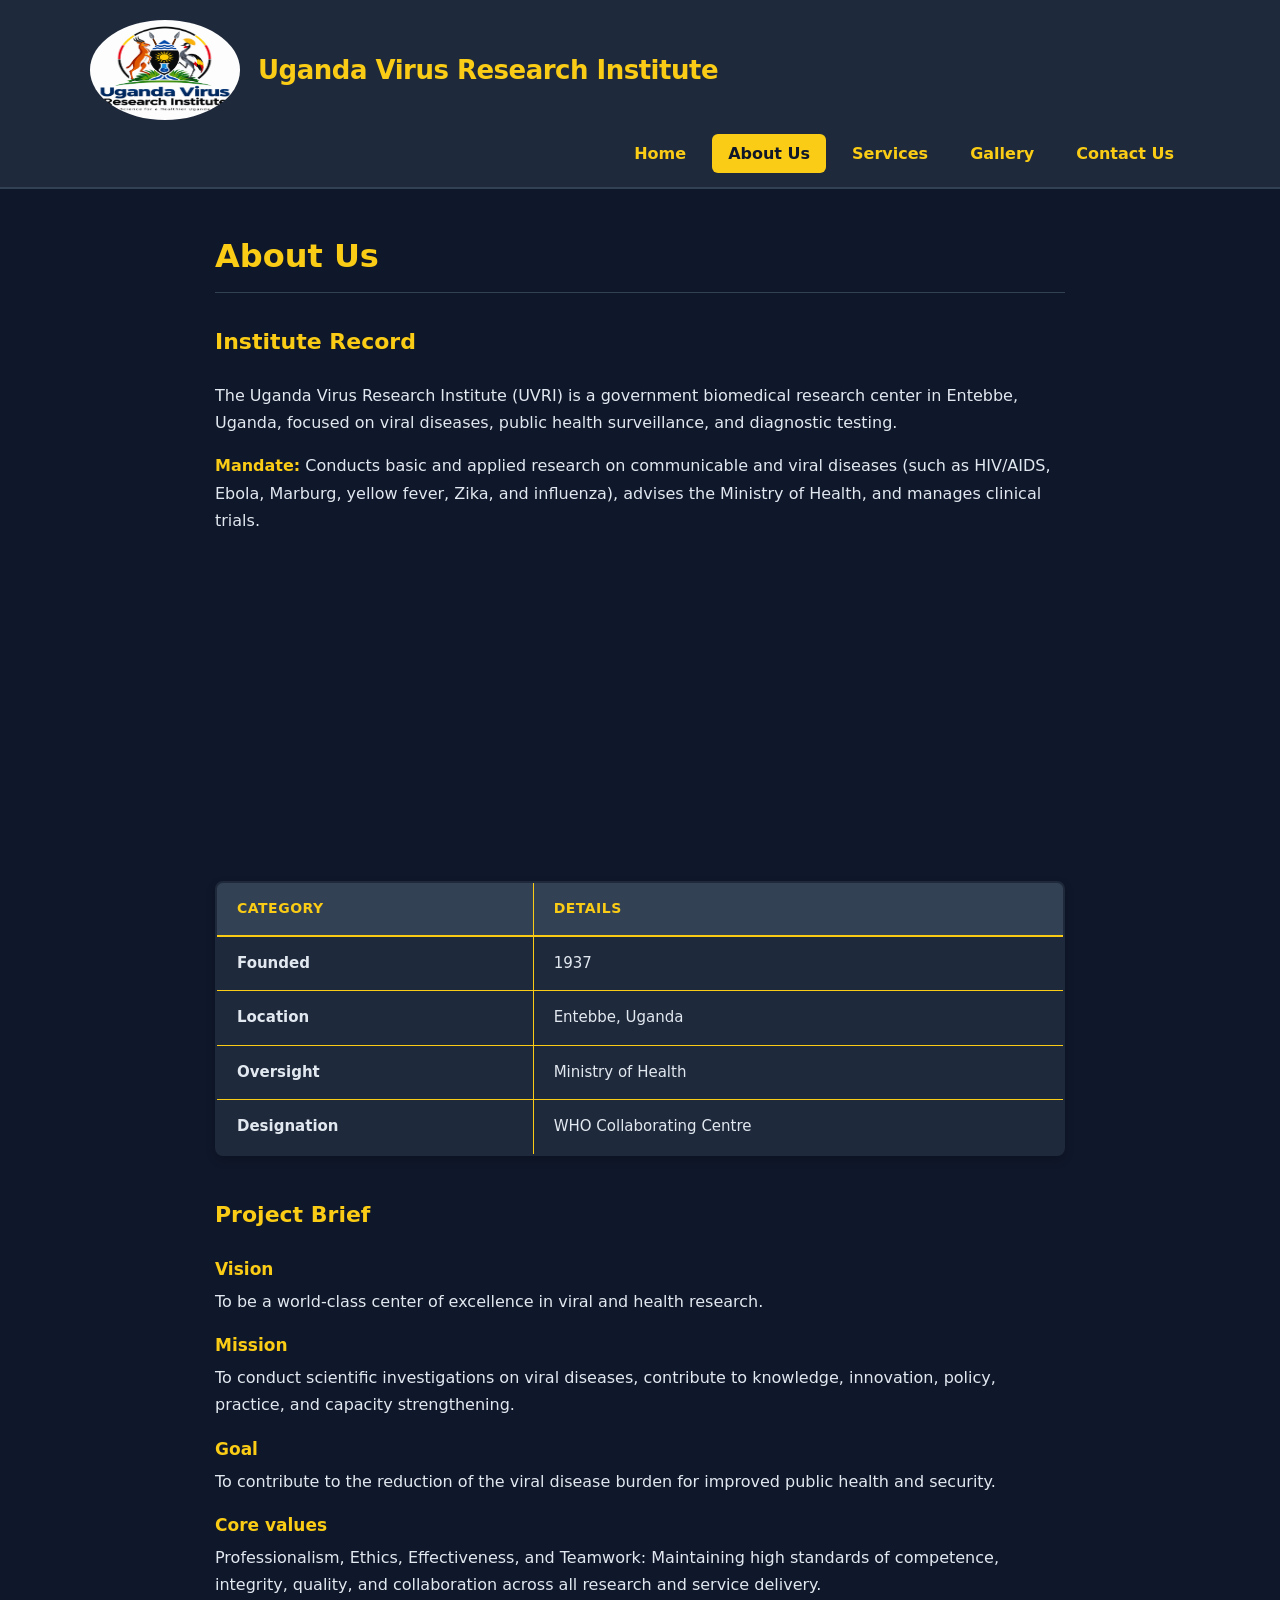
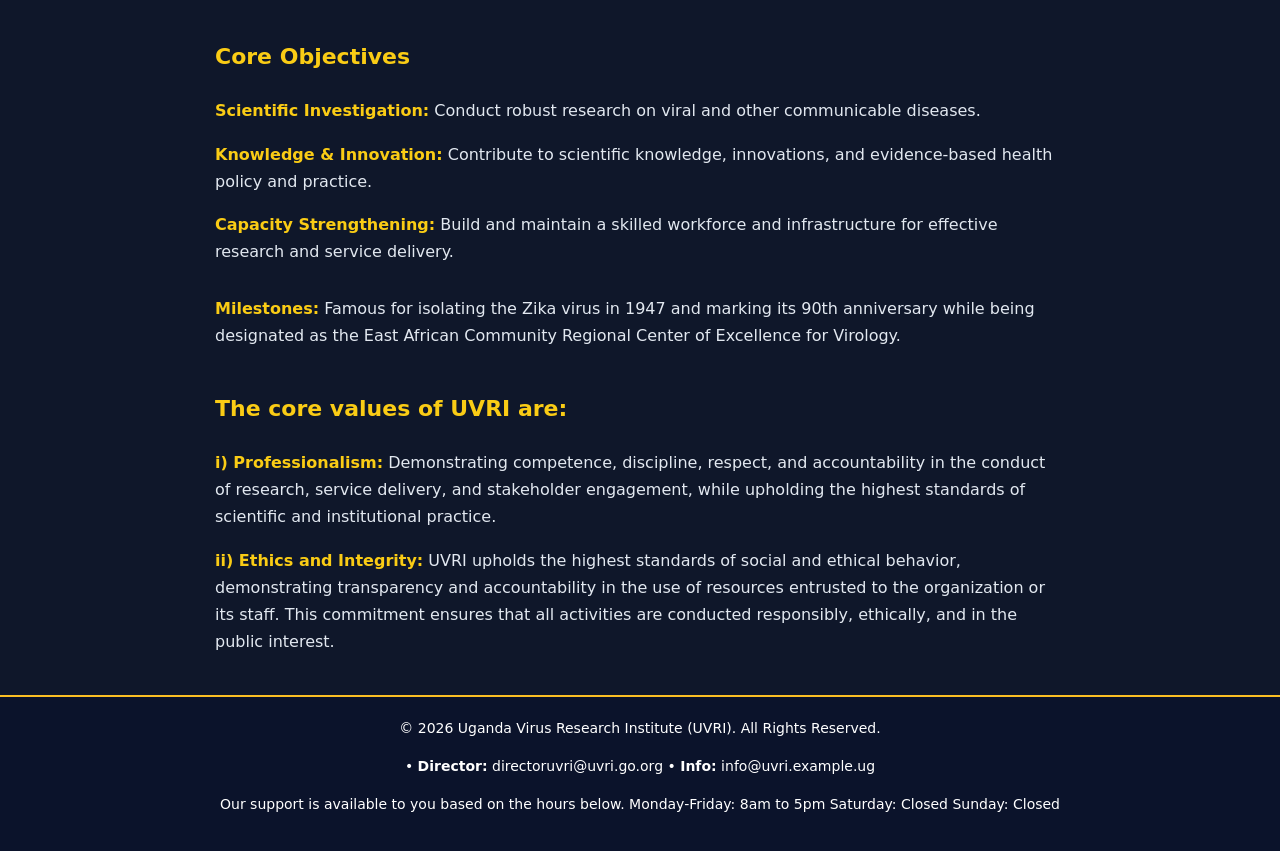
==== about.html @ 4576efd8 "Oct 30, 2026, 1:27 PM" ====
<!DOCTYPE html>
<html lang="en">
<head>
    <meta charset="UTF-8">
    <meta name="viewport" content="width=device-width, initial-scale=1.0">
    <title>About Us - Uganda Virus Research Institute</title>
</head>
<body style="font-family: system-ui, sans-serif; line-height: 1.7; color: #e2e8f0; background-color:
 #0f172a; margin: 0; padding: 0;">
    <header style="background-color: #1e293b; padding: 20px 24px; border-bottom: 2px solid #334155;"> 
        <div style="display: flex; align-items: center; max-width: 1100px; margin: 0 auto; flex-wrap: wrap; gap: 20px;">
            
            
            <div style="display: flex; align-items: center;">
                <img src="images/logo.png" alt="UVRI Logo" width="150" height="100" style="margin-right: 18px;
                 border-radius: 50%;">
                <h1 style="color: #facc15; margin: 0; font-size: 26px; font-weight: 700; letter-spacing: -0.5px;">
                    Uganda Virus Research Institute
                </h1>
            </div>
            
            <nav style="margin-left: auto;">
                <ul style="list-style-type: none; padding: 0; margin: 0; display: flex; gap: 10px;">
                    <li><a href="index.html" onmouseover="this.style.color='#fef08a'; this.style.backgroundColor='#334155';" 
                        onmouseout="this.style.color='#facc15'; this.style.backgroundColor='transparent';" style="color:
                         #facc15; text-decoration: none; font-weight: 600; padding: 10px 16px; border-radius: 6px; 
                         transition: all 0.2s;">Home</a></li>
                    <li><a href="about.html" style="color: #0f172a; background-color: #facc15; text-decoration: none;
                     font-weight: 700; padding: 10px 16px; border-radius: 6px;">About Us</a></li>
                    <li><a href="Services.html" onmouseover="this.style.color='#fef08a'; this.style.backgroundColor='#334155';" 
                        onmouseout="this.style.color='#facc15'; this.style.backgroundColor='transparent';" style="color: #facc15; 
                        text-decoration: none; font-weight: 600; padding: 10px 16px; border-radius: 6px; transition: all 0.2s;">Services</a></li>
                    <li><a href="gallery.html" onmouseover="this.style.color='#fef08a'; this.style.backgroundColor='#334155';"
                         onmouseout="this.style.color='#facc15'; this.style.backgroundColor='transparent';" style="color: #facc15; 
                         text-decoration: none; font-weight: 600; padding: 10px 16px; border-radius: 6px; transition: all 0.2s;">Gallery</a></li>
                    <li><a href="contact.html" onmouseover="this.style.color='#fef08a'; this.style.backgroundColor='#334155';" 
                        onmouseout="this.style.color='#facc15'; this.style.backgroundColor='transparent';" style="color: #facc15; 
                        text-decoration: none; font-weight: 600; padding: 10px 16px; border-radius: 6px; transition: all 0.2s;">Contact Us</a></li>
                </ul>
            </nav>
            
        </div>
    </header>
    <main style="max-width: 850px; margin: 40px auto; padding: 0 20px;">
        <section>
            <h2 style="color: #facc15; font-size: 32px; margin-bottom: 20px; border-bottom: 1px solid #334155; padding-bottom: 8px;">About Us</h2>
            
            <section style="margin-bottom: 40px;">
                <h3 style="color: #facc15; font-size: 22px; margin-top: 30px;">Institute Record</h3>
                <p style="font-size: 16px; margin-bottom: 16px;">The Uganda Virus Research Institute (UVRI)
                     is a government biomedical research center in Entebbe, Uganda, focused on viral diseases, public health 
                     surveillance, and diagnostic testing.</p>
                <p style="font-size: 16px; margin-bottom: 24px;"><strong style="color: #facc15;">Mandate:</strong> 
                    Conducts basic and applied research on communicable and viral diseases (such as HIV/AIDS, Ebola, 
                    Marburg, yellow fever, Zika, and influenza), advises the Ministry of Health, and manages clinical trials.
                </p>
                
             <iframe 
    width="560" 
    height="315" 
    src="https://www.youtube.com/embed/PDB_MNQ5sBk" 
    title="YouTube video player" 
    frameborder="0" 
    allow="accelerometer; autoplay; clipboard-write; encrypted-media; gyroscope; picture-in-picture; web-share" 
    allowfullscreen>
</iframe>

<table style="width: 100%; border-collapse: collapse; background-color: #1e293b; border-radius: 8px; overflow: hidden; box-shadow: 0 4px 10px rgba(0,0,0,0.2); border: 2px solid #facc15;">
    <thead>
        <tr style="background-color: #334155; border-bottom: 2px solid #facc15;">
            <th style="padding: 14px 20px; text-align: left; color: #facc15; font-size: 14px; text-transform: uppercase; letter-spacing: 0.5px; border-right: 1px solid #facc15;">Category</th>
            <th style="padding: 14px 20px; text-align: left; color: #facc15; font-size: 14px; text-transform: uppercase; letter-spacing: 0.5px;">Details</th>
        </tr>
    </thead>
    <tbody style="font-size: 15px;">
        <tr style="border-bottom: 1px solid #facc15;">
            <td style="padding: 14px 20px; border-right: 1px solid #facc15;"><strong>Founded</strong></td>
            <td style="padding: 14px 20px;">1937</td>
        </tr>
        <tr style="border-bottom: 1px solid #facc15;">
            <td style="padding: 14px 20px; border-right: 1px solid #facc15;"><strong>Location</strong></td>
            <td style="padding: 14px 20px;">Entebbe, Uganda</td>
        </tr>
        <tr style="border-bottom: 1px solid #facc15;">
            <td style="padding: 14px 20px; border-right: 1px solid #facc15;"><strong>Oversight</strong></td>
            <td style="padding: 14px 20px;">Ministry of Health</td>
        </tr>
        <tr>
            <td style="padding: 14px 20px; border-right: 1px solid #facc15;"><strong>Designation</strong></td>
            <td style="padding: 14px 20px;">WHO Collaborating Centre</td>
        </tr>
    </tbody>
</table>

            
            <h3 style="color: #facc15; font-size: 22px; margin-top: 40px;">Project Brief</h3>
            <p style="margin-bottom: 16px;"><strong style="color: #facc15; font-size: 17px; display: block; 
            margin-bottom: 4px;">Vision</strong> To be a world-class center of excellence in viral and health research.</p>
            <p style="margin-bottom: 16px;"><strong style="color: #facc15; font-size: 17px; display: block; 
            margin-bottom: 4px;">Mission</strong> To conduct scientific investigations on viral diseases, contribute 
            to knowledge, innovation, policy, practice, and capacity strengthening.</p>
            <p style="margin-bottom: 16px;"><strong style="color: #facc15; font-size: 17px; display: block; 
            margin-bottom: 4px;">Goal</strong> To contribute to the reduction of the viral disease burden for improved 
            public health and security.</p>
            <p style="margin-bottom: 30px;"><strong style="color: #facc15; font-size: 17px; display: block; 
            margin-bottom: 4px;">Core values</strong> Professionalism, Ethics, Effectiveness, and Teamwork: 
            Maintaining high standards of competence, integrity, quality, and collaboration across all research and service delivery.</p>
            
            
            <h3 style="color: #facc15; font-size: 22px; margin-top: 40px;">Core Objectives</h3>
            <p style="margin-bottom: 16px;"><strong style="color: #facc15;">Scientific Investigation:</strong> 
                Conduct robust research on viral and other communicable diseases.</p>
            <p style="margin-bottom: 16px;"><strong style="color: #facc15;">Knowledge & Innovation:</strong>
                 Contribute to scientific knowledge, innovations, and evidence-based health policy and practice.</p>
            <p style="margin-bottom: 30px;"><strong style="color: #facc15;">Capacity Strengthening:</strong> 
                Build and maintain a skilled workforce and infrastructure for effective research and service delivery.</p>
            
            <p style="font-size: 16px; margin-bottom: 16px;"><strong style="color: #facc15;">Milestones:</strong>
                 Famous for isolating the Zika virus in 1947 and marking its 90th anniversary while being designated
                  as the East African Community Regional Center of Excellence for Virology.</p>
                  
            <h3 style="color: #facc15; font-size: 22px; margin-top: 40px;">The core values of UVRI are:</h3>
            <p style="margin-bottom: 16px;"><strong style="color: #facc15;">i) Professionalism:</strong> Demonstrating competence, discipline, respect, and accountability in the conduct of
research, service delivery, and stakeholder engagement, while upholding the highest
standards of scientific and institutional practice.
</p>
 <p style="margin-bottom: 16px;"><strong style="color: #facc15;">  ii) Ethics and Integrity:</strong> UVRI upholds the highest standards of social and ethical behavior, demonstrating
transparency and accountability in the use of resources entrusted to the organization or its
staff. This commitment ensures that all activities are conducted responsibly, ethically, and in
the public interest.</p>


        </section>
    </main>
<div style="background: #0b132b; color: white; padding: 20px 25px; text-align: center; font-size: 14px; border-top: 2px solid #fbbf24;">
  <p style="margin: 0;">&copy; 2026 Uganda Virus Research Institute (UVRI). All Rights Reserved.</p>
  <p>•	<strong>Director:</strong> directoruvri@uvri.go.org
•	<strong>Info:</strong> info@uvri.example.ug
</p>
<p>
    Our support is available to you based on the hours below.
Monday-Friday: 8am to 5pm
Saturday: Closed
Sunday: Closed
</p>
</div>

</body>
</html>
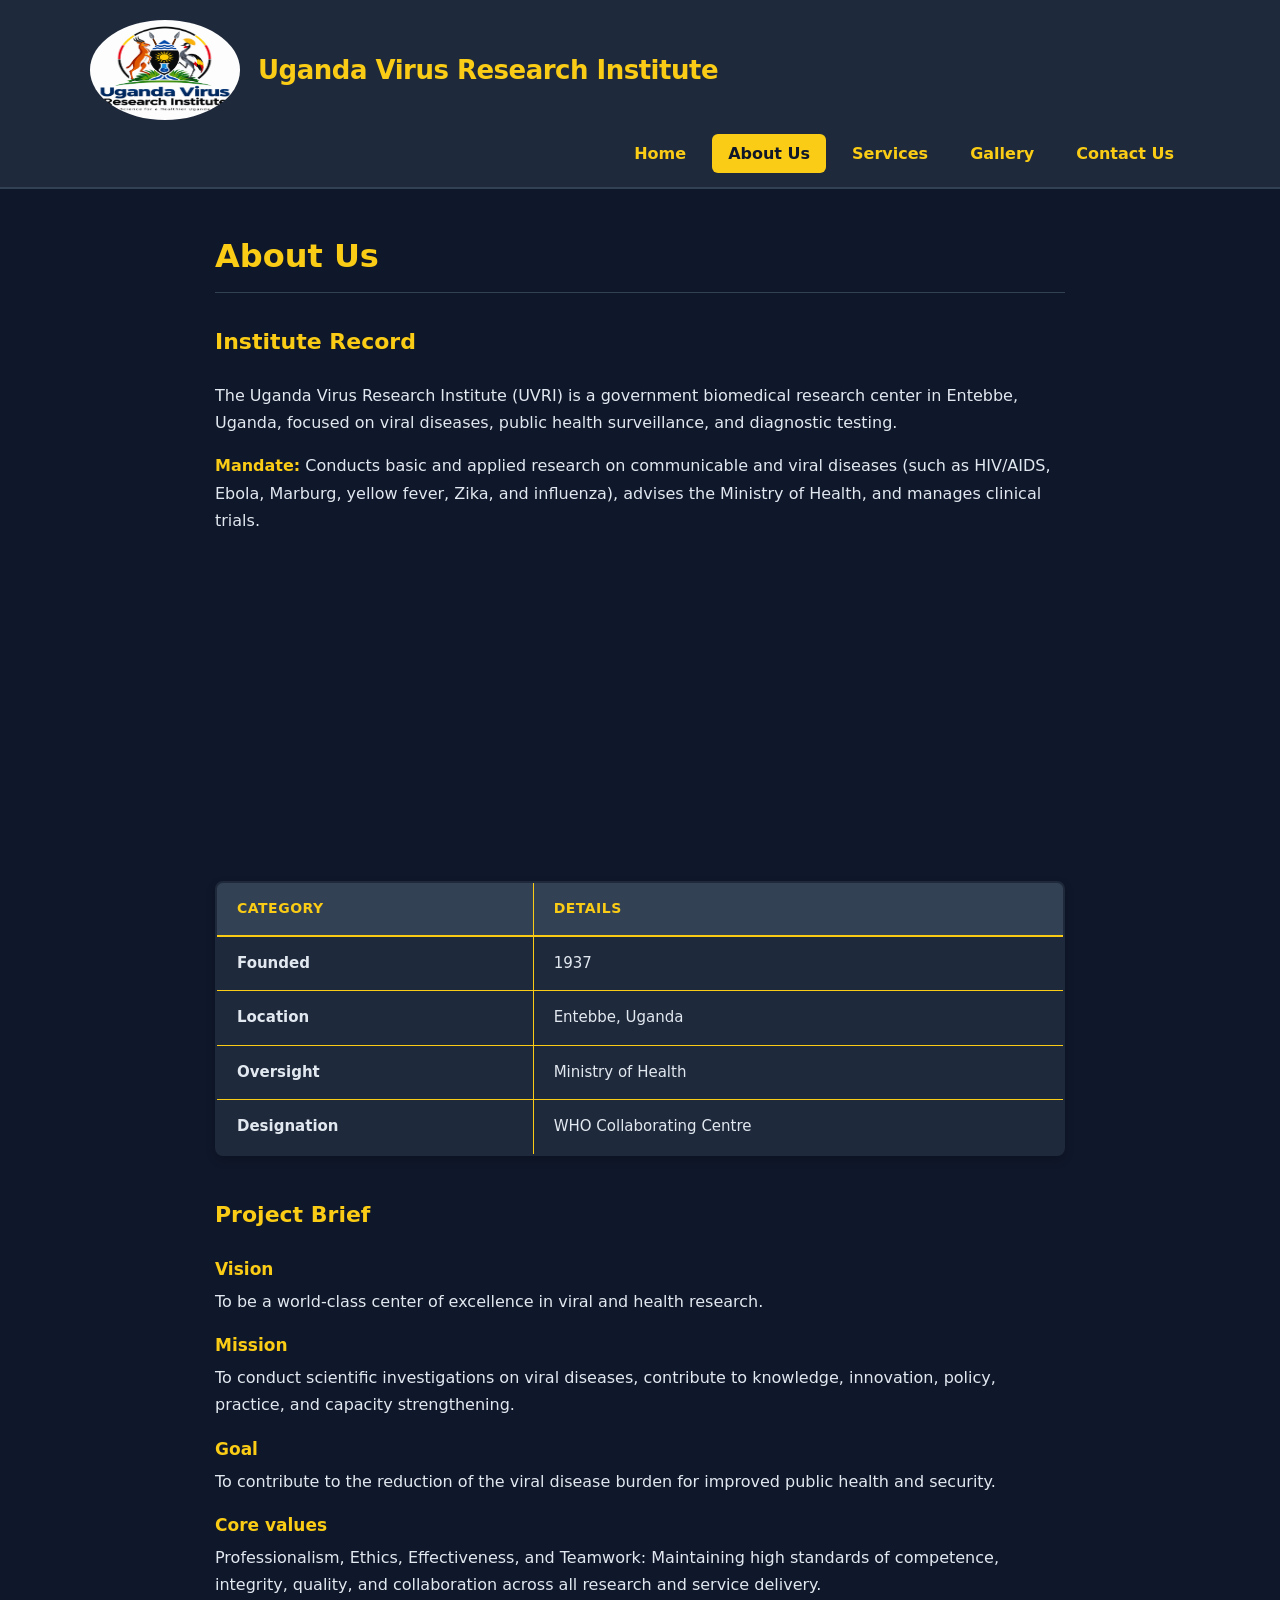
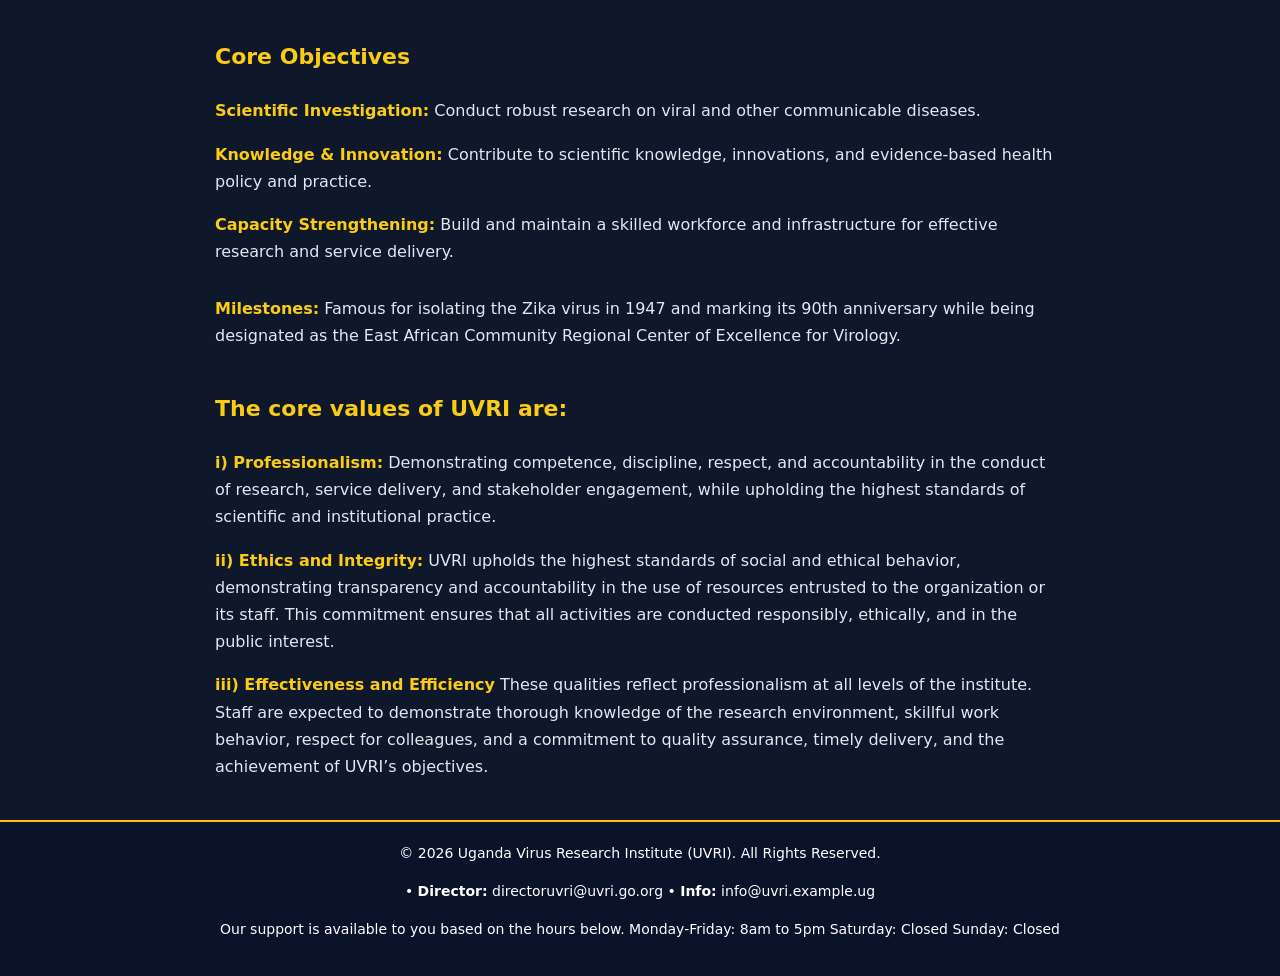
==== commit 982f8ed4: "Oct 30, 2026, 1:30 PM" ====
--- a/about.html
+++ b/about.html
@@ -128,6 +128,10 @@
 transparency and accountability in the use of resources entrusted to the organization or its
 staff. This commitment ensures that all activities are conducted responsibly, ethically, and in
 the public interest.</p>
+<p style="margin-bottom: 16px;"><strong style="color: #facc15;"> iii) Effectiveness and Efficiency</strong> These qualities reflect professionalism at all levels of the institute. Staff are expected to
+demonstrate thorough knowledge of the research environment, skillful work behavior,
+respect for colleagues, and a commitment to quality assurance, timely delivery, and the
+achievement of UVRI’s objectives.</p>
 
 
         </section>
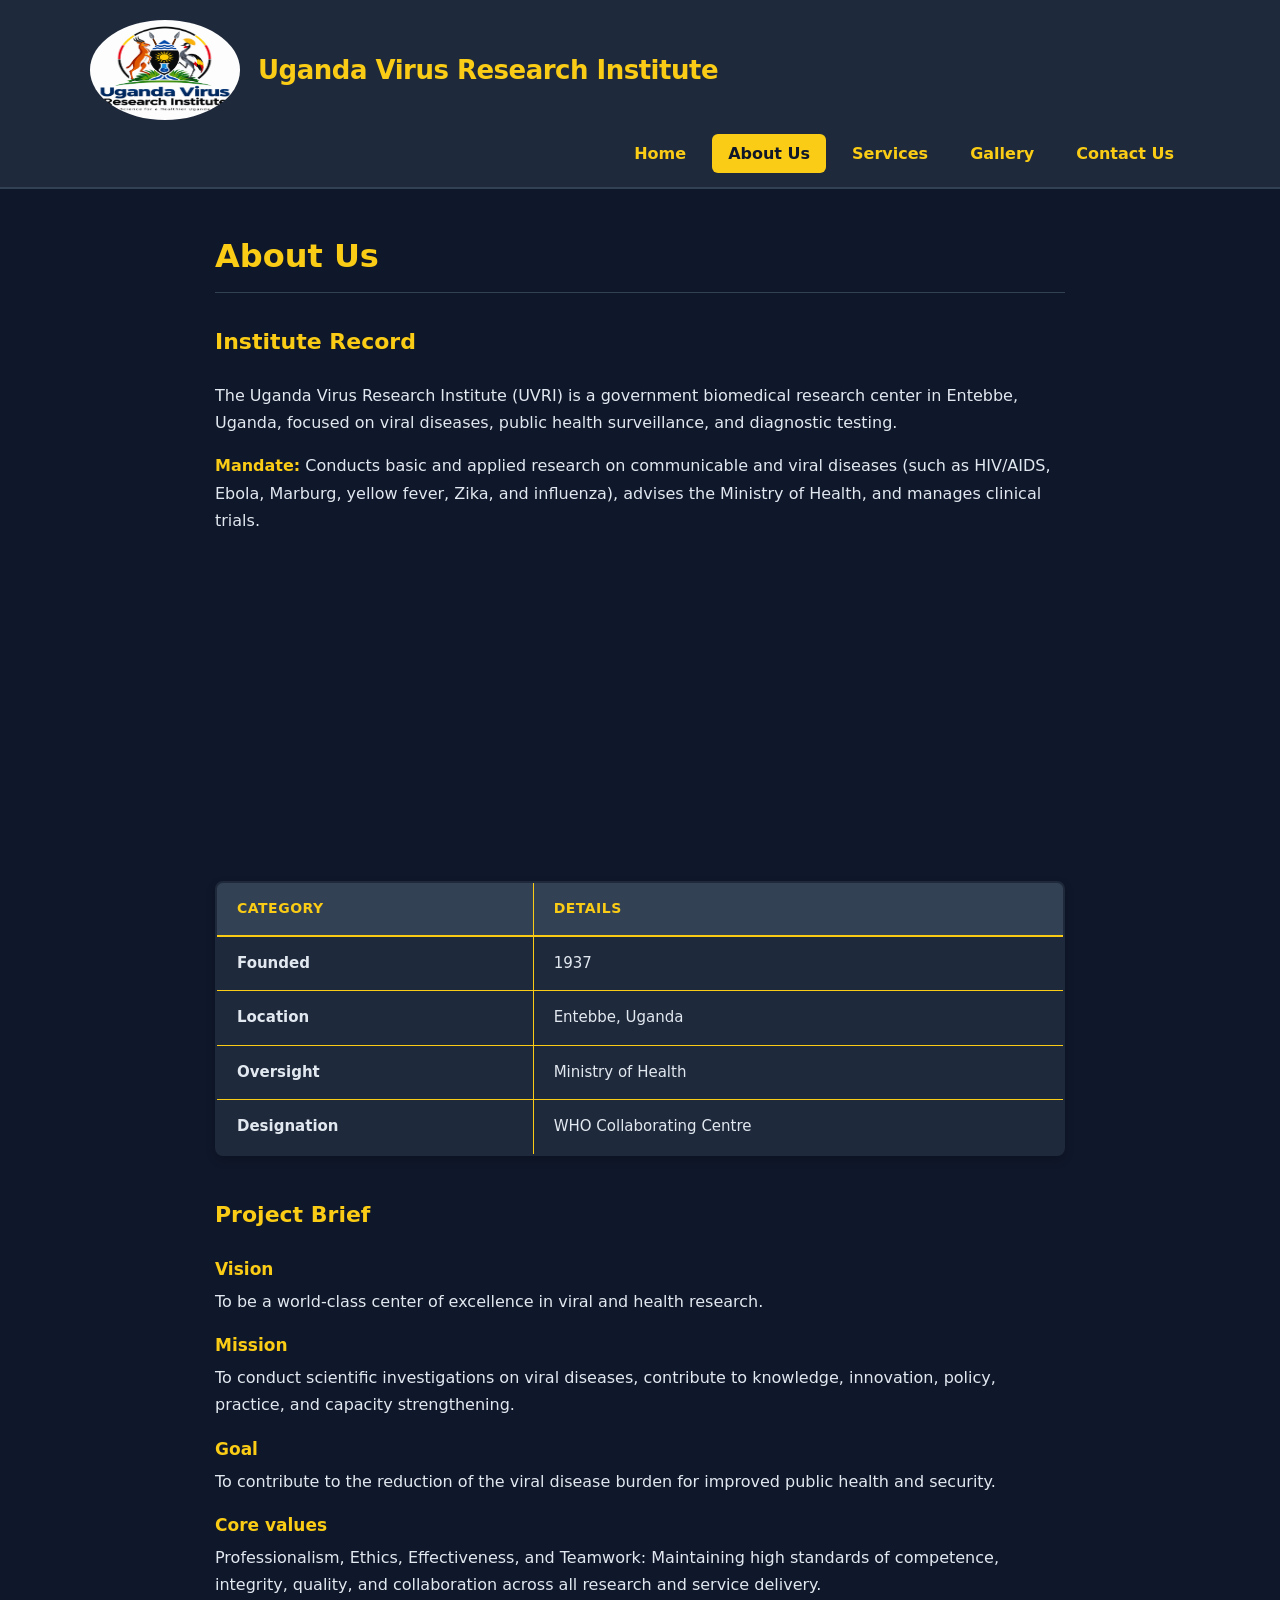
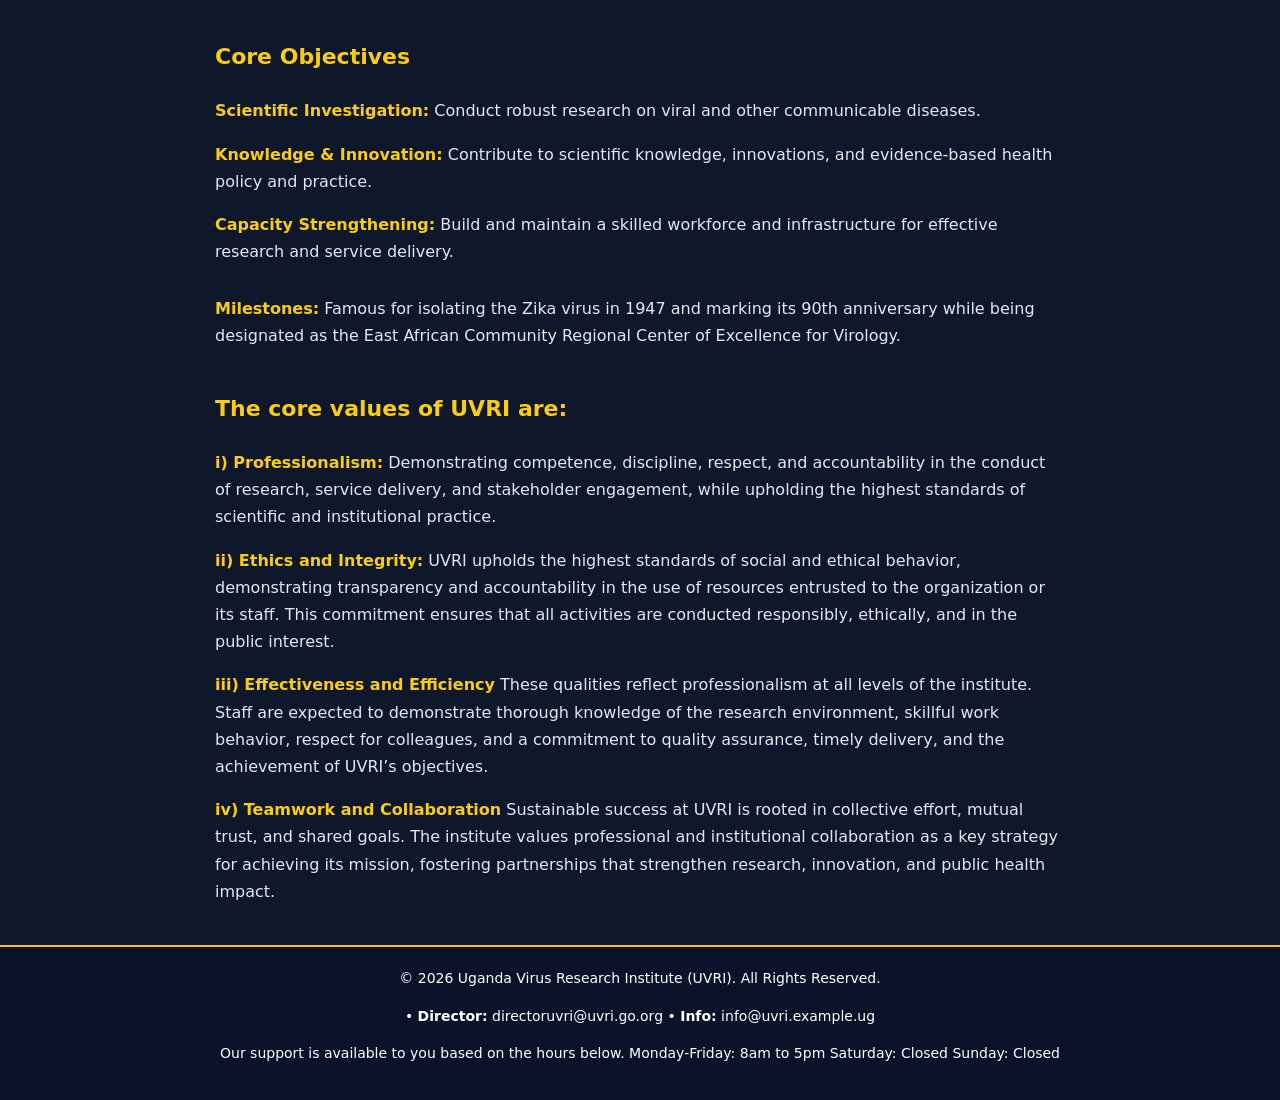
==== commit 9e1d1dda: "Oct 30, 2026, 1:32 PM" ====
--- a/about.html
+++ b/about.html
@@ -132,6 +132,11 @@
 demonstrate thorough knowledge of the research environment, skillful work behavior,
 respect for colleagues, and a commitment to quality assurance, timely delivery, and the
 achievement of UVRI’s objectives.</p>
+<p style="margin-bottom: 16px;"><strong style="color: #facc15;">iv) Teamwork and Collaboration</strong> Sustainable success at UVRI is rooted in collective effort, mutual trust, and shared goals.
+The institute values professional and institutional collaboration as a key strategy for
+
+achieving its mission, fostering partnerships that strengthen research, innovation, and public
+health impact.</p>
 
 
         </section>
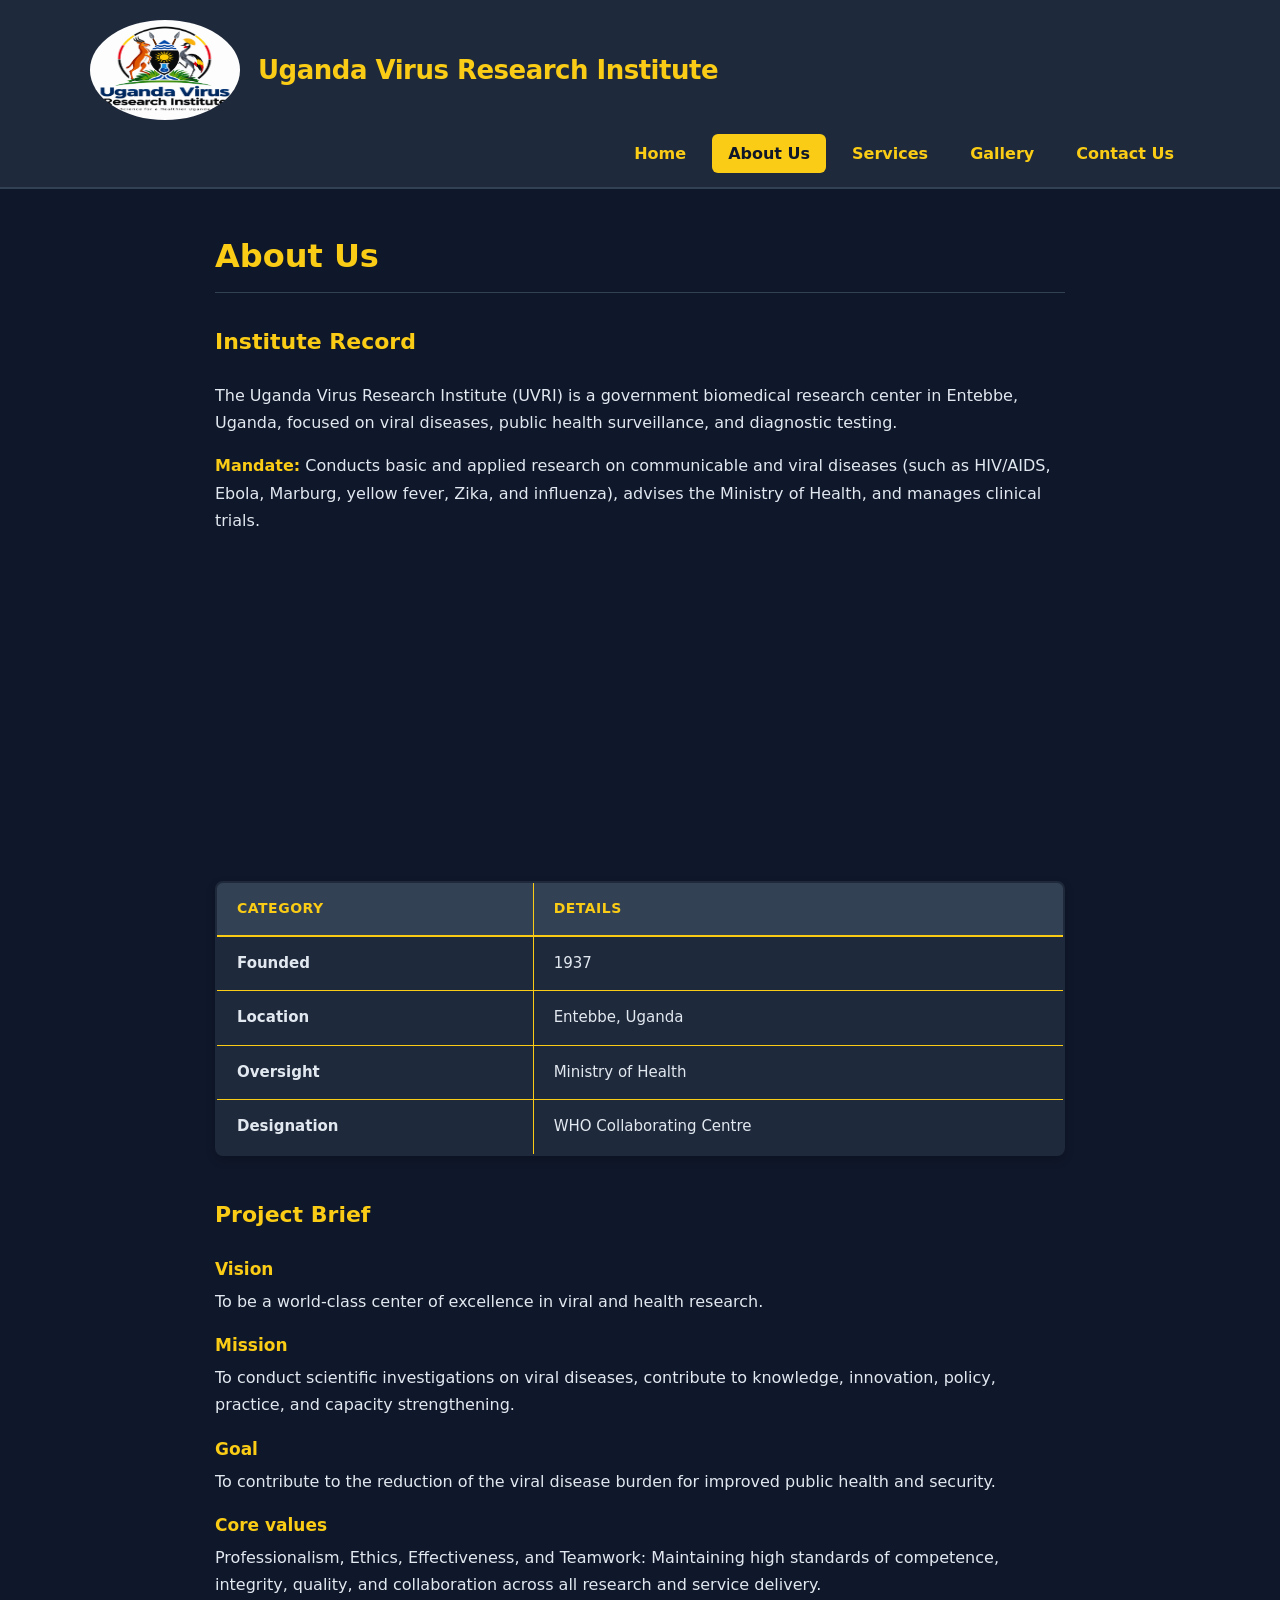
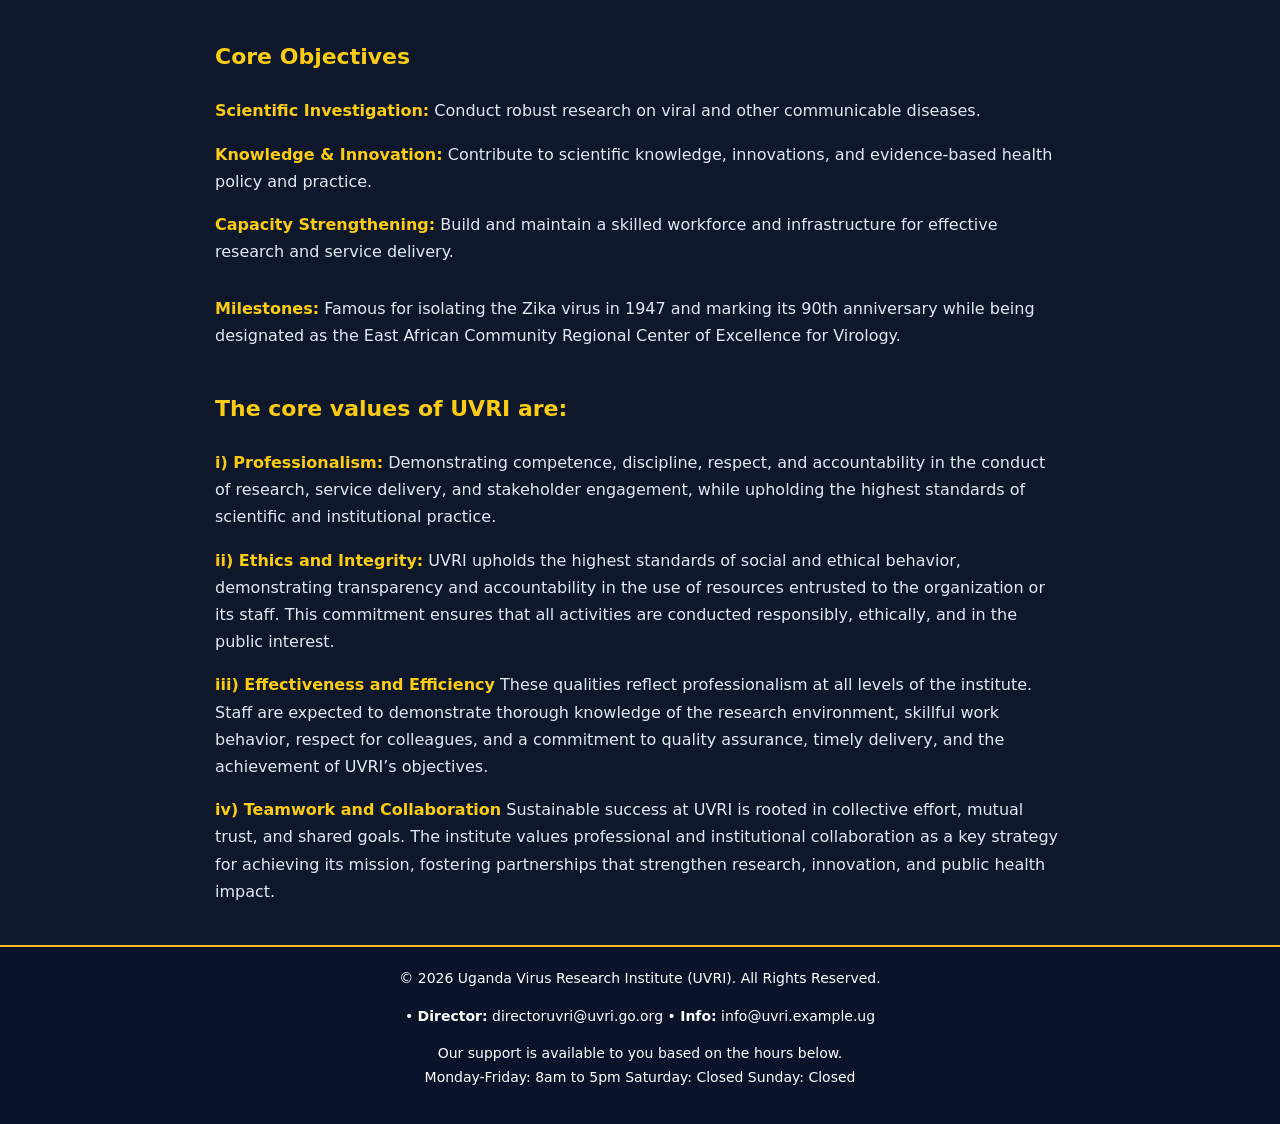
==== commit 2a06a78b: "Oct 30, 2026, 1:36 PM" ====
--- a/about.html
+++ b/about.html
@@ -147,7 +147,7 @@
 •	<strong>Info:</strong> info@uvri.example.ug
 </p>
 <p>
-    Our support is available to you based on the hours below.
+    Our support is available to you based on the hours below. <br>
 Monday-Friday: 8am to 5pm
 Saturday: Closed
 Sunday: Closed
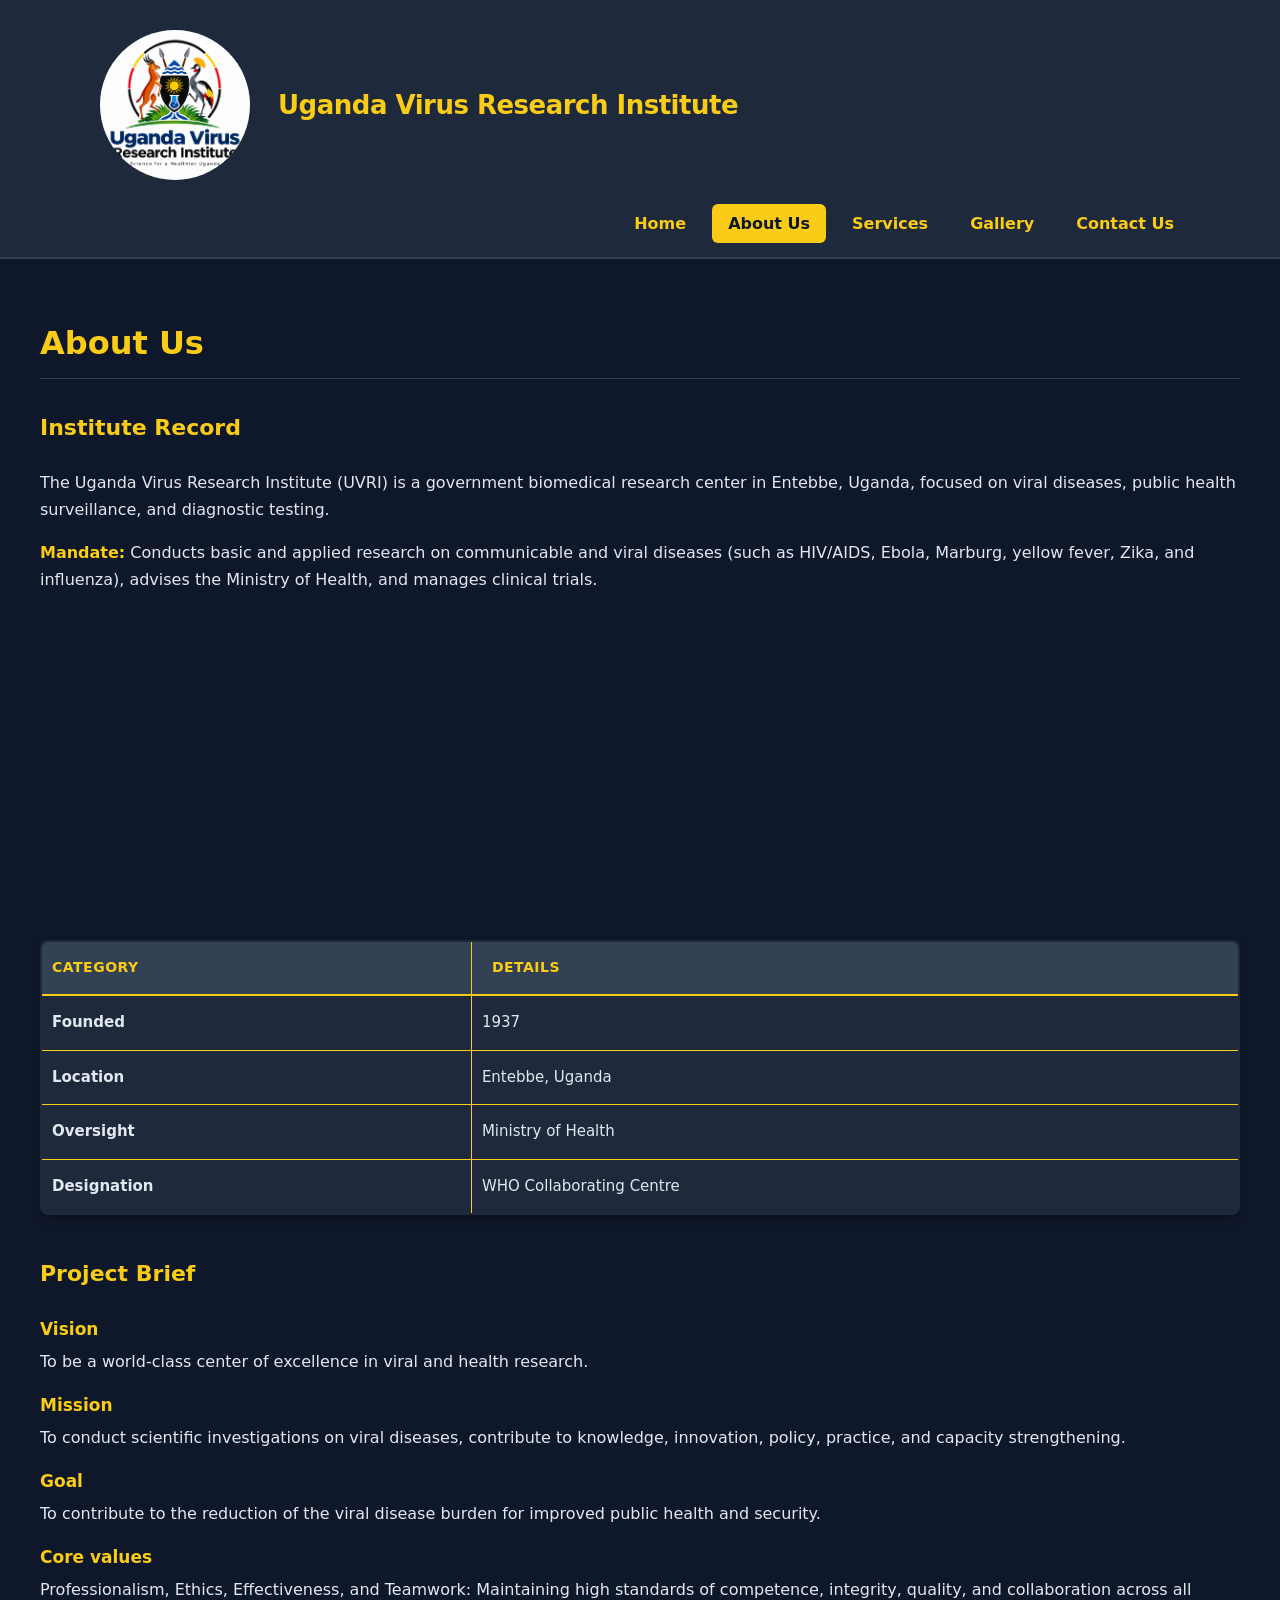
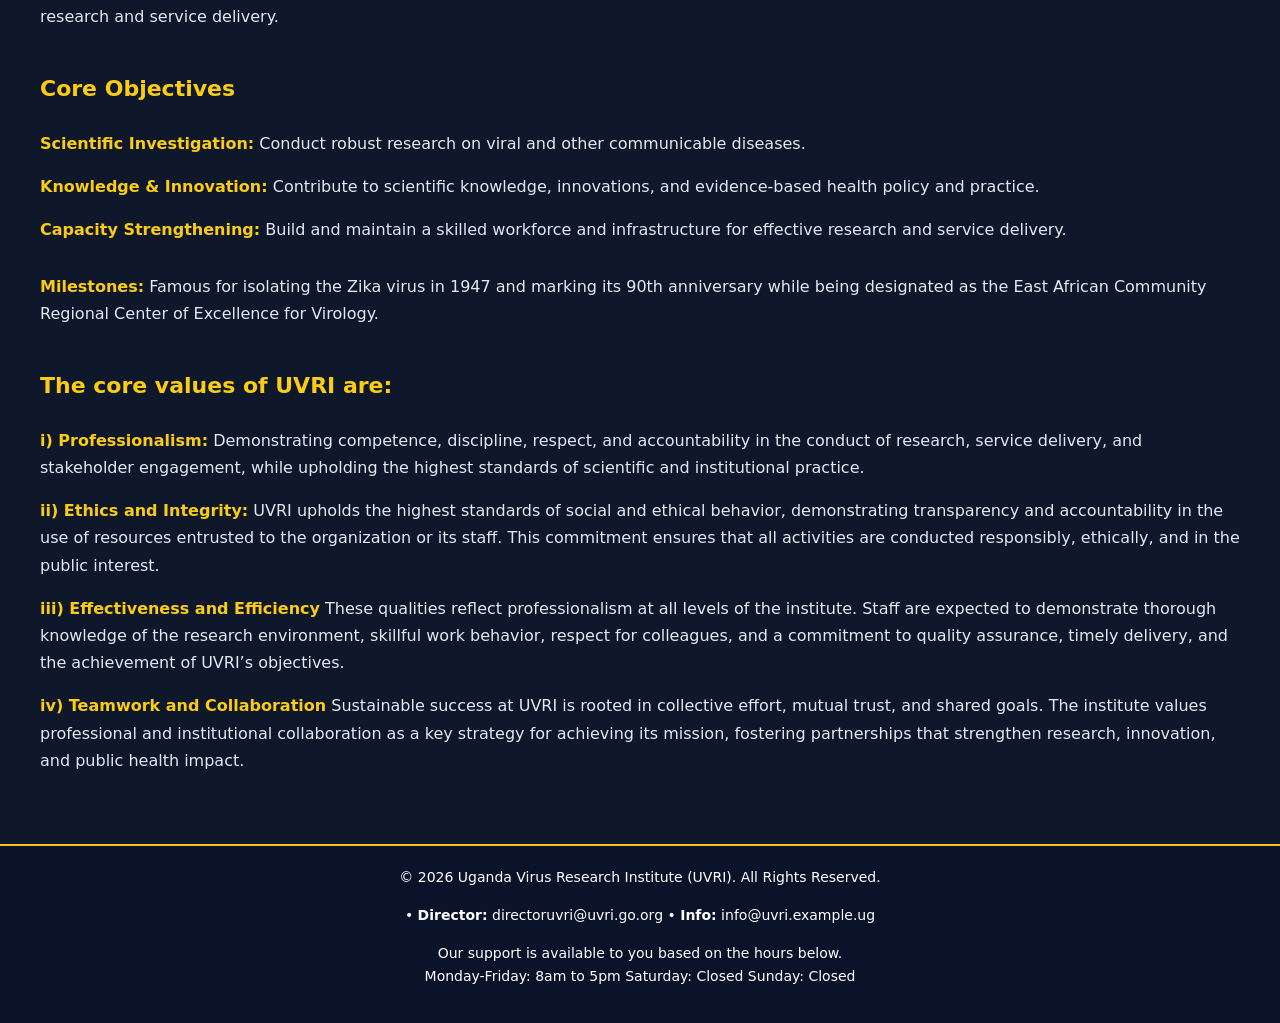
==== commit ec27bbe9: "Nov 3, 2026, 1:54 PM" ====
--- a/about.html
+++ b/about.html
@@ -4,6 +4,7 @@
     <meta charset="UTF-8">
     <meta name="viewport" content="width=device-width, initial-scale=1.0">
     <title>About Us - Uganda Virus Research Institute</title>
+    <link rel="stylesheet" type="text/css" href="css/style.css">
 </head>
 <body style="font-family: system-ui, sans-serif; line-height: 1.7; color: #e2e8f0; background-color:
  #0f172a; margin: 0; padding: 0;">
@@ -25,7 +26,8 @@
                         onmouseout="this.style.color='#facc15'; this.style.backgroundColor='transparent';" style="color:
                          #facc15; text-decoration: none; font-weight: 600; padding: 10px 16px; border-radius: 6px; 
                          transition: all 0.2s;">Home</a></li>
-                    <li><a href="about.html" style="color: #0f172a; background-color: #facc15; text-decoration: none;
+                    <li><a href="about.html" onmouseover="this.style.color='#fef08a'; this.style.backgroundColor='#334155';" 
+                        onmouseout="this.style.color='#facc15'; this.style.backgroundColor='transparent';" style="color: #0f172a; background-color: #facc15; text-decoration: none;
                      font-weight: 700; padding: 10px 16px; border-radius: 6px;">About Us</a></li>
                     <li><a href="Services.html" onmouseover="this.style.color='#fef08a'; this.style.backgroundColor='#334155';" 
                         onmouseout="this.style.color='#facc15'; this.style.backgroundColor='transparent';" style="color: #facc15; 
@@ -41,7 +43,7 @@
             
         </div>
     </header>
-    <main style="max-width: 850px; margin: 40px auto; padding: 0 20px;">
+    <main style="max-width: 1200px; margin: 20px auto; padding: 10px;">
         <section>
             <h2 style="color: #facc15; font-size: 32px; margin-bottom: 20px; border-bottom: 1px solid #334155; padding-bottom: 8px;">About Us</h2>
             
@@ -68,26 +70,26 @@
 <table style="width: 100%; border-collapse: collapse; background-color: #1e293b; border-radius: 8px; overflow: hidden; box-shadow: 0 4px 10px rgba(0,0,0,0.2); border: 2px solid #facc15;">
     <thead>
         <tr style="background-color: #334155; border-bottom: 2px solid #facc15;">
-            <th style="padding: 14px 20px; text-align: left; color: #facc15; font-size: 14px; text-transform: uppercase; letter-spacing: 0.5px; border-right: 1px solid #facc15;">Category</th>
+            <th style="padding: 14px 10px; text-align: left; color: #facc15; font-size: 14px; text-transform: uppercase; letter-spacing: 0.5px; border-right: 1px solid #facc15;">Category</th>
             <th style="padding: 14px 20px; text-align: left; color: #facc15; font-size: 14px; text-transform: uppercase; letter-spacing: 0.5px;">Details</th>
         </tr>
     </thead>
     <tbody style="font-size: 15px;">
         <tr style="border-bottom: 1px solid #facc15;">
-            <td style="padding: 14px 20px; border-right: 1px solid #facc15;"><strong>Founded</strong></td>
-            <td style="padding: 14px 20px;">1937</td>
+            <td style="padding: 14px 10px; border-right: 1px solid #facc15;"><strong>Founded</strong></td>
+            <td style="padding: 14px 10px;">1937</td>
         </tr>
         <tr style="border-bottom: 1px solid #facc15;">
-            <td style="padding: 14px 20px; border-right: 1px solid #facc15;"><strong>Location</strong></td>
-            <td style="padding: 14px 20px;">Entebbe, Uganda</td>
+            <td style="padding: 14px 10px; border-right: 1px solid #facc15;"><strong>Location</strong></td>
+            <td style="padding: 14px 10px;">Entebbe, Uganda</td>
         </tr>
         <tr style="border-bottom: 1px solid #facc15;">
-            <td style="padding: 14px 20px; border-right: 1px solid #facc15;"><strong>Oversight</strong></td>
-            <td style="padding: 14px 20px;">Ministry of Health</td>
+            <td style="padding: 14px 10px; border-right: 1px solid #facc15;"><strong>Oversight</strong></td>
+            <td style="padding: 14px 10px;">Ministry of Health</td>
         </tr>
         <tr>
-            <td style="padding: 14px 20px; border-right: 1px solid #facc15;"><strong>Designation</strong></td>
-            <td style="padding: 14px 20px;">WHO Collaborating Centre</td>
+            <td style="padding: 14px 10px; border-right: 1px solid #facc15;"><strong>Designation</strong></td>
+            <td style="padding: 14px 10px;">WHO Collaborating Centre</td>
         </tr>
     </tbody>
 </table>
--- a/css/style.css
+++ b/css/style.css
@@ -0,0 +1,236 @@
+/* Slideshow container covers the whole viewport behind the content */
+  .slideshow-container {
+    position: fixed;
+    top: 0;
+    left: 0;
+    width: 100%;
+    height: 100%;
+    z-index: -1; /* Places the slides behind all text and tables */
+  }
+
+  /* Core slide styling */
+  .slide {
+    position: absolute;
+    width: 100%;
+    height: 100%;
+    background-size: cover;
+    background-position: center;
+    background-repeat: no-repeat;
+    opacity: 0; /* Hidden by default */
+    transition: opacity 1.5s ease-in-out; /* Smooth transition */
+  }
+
+  /* Active slide fades in */
+  .slide.active {
+    opacity: 1;
+  }
+
+  /* Semi-dark overlay tint to make white text pop on bright background images */
+  .slideshow-overlay {
+    position: fixed;
+    top: 0;
+    left: 0;
+    width: 100%;
+    height: 100%;
+    background: rgba(3, 11, 43, 0.7); /* Matching your original #030b2b color with 70% opacity */
+    z-index: -1;
+  }
+
+  /* Interactive Navigation Link & Radio Styling */
+  .nav-links {
+    display: flex; 
+    gap: 25px; 
+    font-size: 18px; 
+    font-weight: bold;
+  }
+
+  .nav-item {
+    display: flex;
+    align-items: center;
+    gap: 8px;
+    cursor: pointer;
+  }
+
+  /* Style the text label next to the radio button */
+  .nav-item label {
+    color: rgb(244, 244, 10); 
+    cursor: pointer;
+    transition: color 0.2s ease, text-decoration 0.2s ease;
+  }
+
+  /* Highlight effect when mouse hovers over menu item */
+  .nav-item:hover label {
+    color: white !important; 
+    text-decoration: underline !important;
+  }
+
+  /* Responsive Map Frame Container */
+  .map-frame-container {
+    max-width: 800px;
+    margin: 30px 0 40px 0;
+    border: 2px solid #fbbf24;
+    border-radius: 8px;
+    overflow: hidden;
+    background: #111827;
+    box-shadow: 0 4px 15px rgba(0, 0, 0, 0.5);
+  }
+
+  .map-image {
+    width: 100%;
+    height: auto;
+    display: block;
+    object-fit: cover;
+  }
+/* Row holding the map and the side image */
+.map-row {
+  display: flex;
+  flex-direction: row;
+  gap: 20px;
+  align-items: stretch;
+  margin: 30px 0 40px 0;
+}
+
+.map-row .map-frame-container {
+  flex: 1;
+  max-width: none;
+  margin: 0;
+}
+
+.map-side-image {
+  flex: 1;
+  border: 2px solid #fbbf24;
+  border-radius: 8px;
+  overflow: hidden;
+  background: #111827;
+  box-shadow: 0 4px 15px rgba(0, 0, 0, 0.5);
+}
+
+.map-side-image img {
+  width: 100%;
+  height: 100%;
+  display: block;
+  object-fit: cover;
+}
+
+/* Stack on small screens */
+@media (max-width: 700px) {
+  .map-row { flex-direction: column; }
+}
+body {
+  background-color: #0b132b;
+}
+.services-grid {
+  display: grid;
+  grid-template-columns: repeat(3, 1fr);
+  gap: 20px;
+  font-family: Arial, sans-serif;
+}
+.service-card {
+  background: #fff;
+  border: 1px solid #e5e7eb;
+  padding: 25px;
+  border-radius: 15px;
+}
+.service-card h3 {
+  font-size: 16px;
+  font-weight: bold;
+  margin: 10px 0 8px;
+}
+.service-card p {
+  font-size: 13px;
+  color: #555;
+  line-height: 1.5;
+}
+.service-card ul {
+  margin-top: 10px;
+  padding-left: 18px;
+  font-size: 13px;
+}
+.service-icon {
+  color: #c00000; /* that red icon color */
+  font-size: 28px;
+}
+@media(max-width: 900px){
+  .services-grid { grid-template-columns: repeat(2, 1fr); }
+}
+@media(max-width: 600px){
+  .services-grid { grid-template-columns: 1fr; }
+}
+.video-form-container
+ {
+  display: flex;
+  flex-wrap: wrap;
+  gap: 30px;
+  align-items: flex-start;
+  margin-top: 20px;
+}
+
+.video-wrapper {
+  flex: 1;
+  min-width: 320px;
+}
+
+.video-wrapper iframe {
+  width: 100%;
+  height: 500px;
+  border-radius: 15px;
+}
+
+
+.form-wrapper {
+  flex: 1;
+  min-width: 200px;
+  background-color: #1e293b;
+  padding: 24px;
+  border-radius: 15px;
+  color: #ffffff;
+}
+
+.form-wrapper h2 {
+  margin-top: 0;
+  font-size: 24px;
+  color: #facc15;
+}
+
+/* Form Inputs & Elements */
+.form-group {
+  margin-bottom: 14px;
+}
+
+.form-group label {
+  display: block;
+  margin-bottom: 4px;
+}
+
+.form-group input,
+.form-group select,
+.form-group textarea {
+  width: 80%;
+  padding: 8px;
+  box-sizing: border-box;
+  border-radius: 4px;
+  border: 1px solid #cbd5e1;
+}
+
+.form-wrapper button[type="submit"] {
+  background-color: #facc15;
+  color: #000000;
+  font-weight: bold;
+  padding: 10px 20px;
+  border: none;
+  border-radius: 4px;
+  cursor: pointer;
+  width: 100%;
+}
+
+.form-wrapper button[type="submit"]:hover {
+  background-color: #eab308;
+}
+img{
+  border-radius: 15px;
+  max-width: 100%;
+  height: auto;
+  gap: 20px;
+  flex-wrap: wrap;
+  padding: 10px; 
+}
